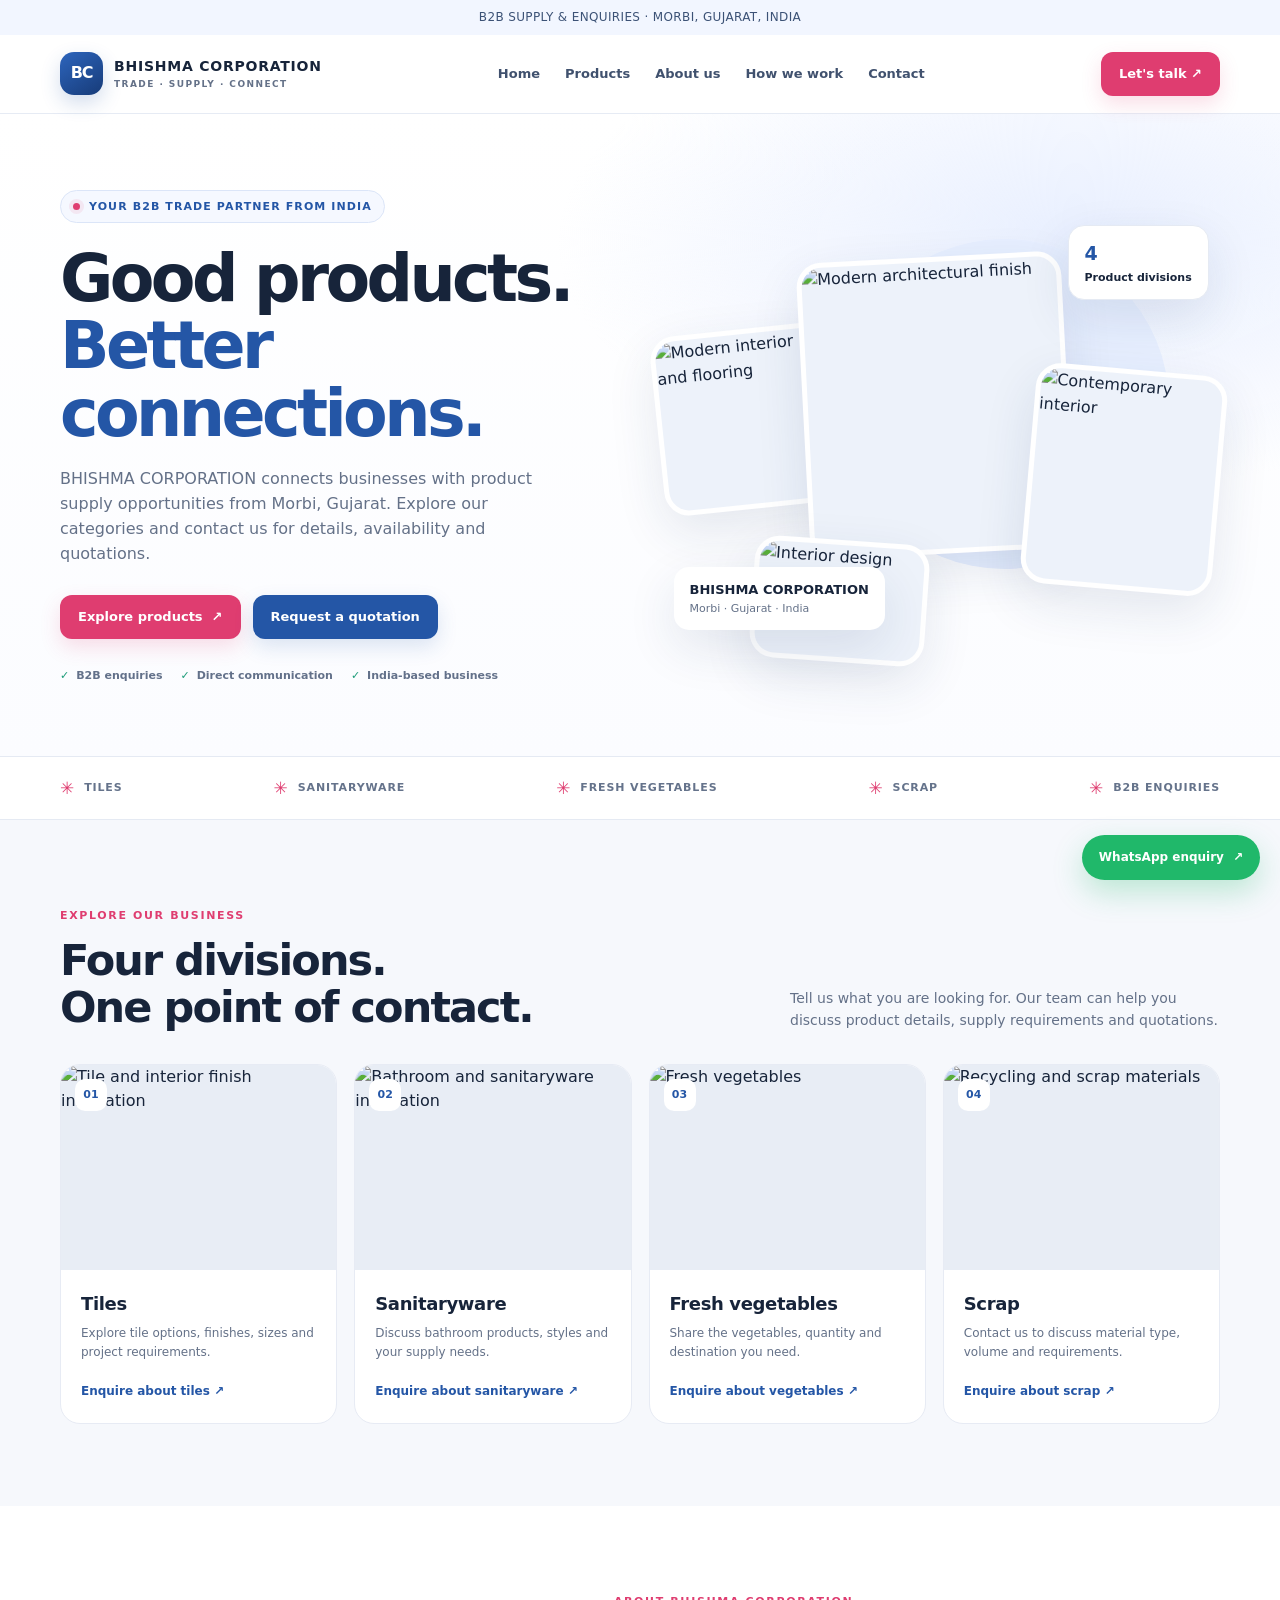
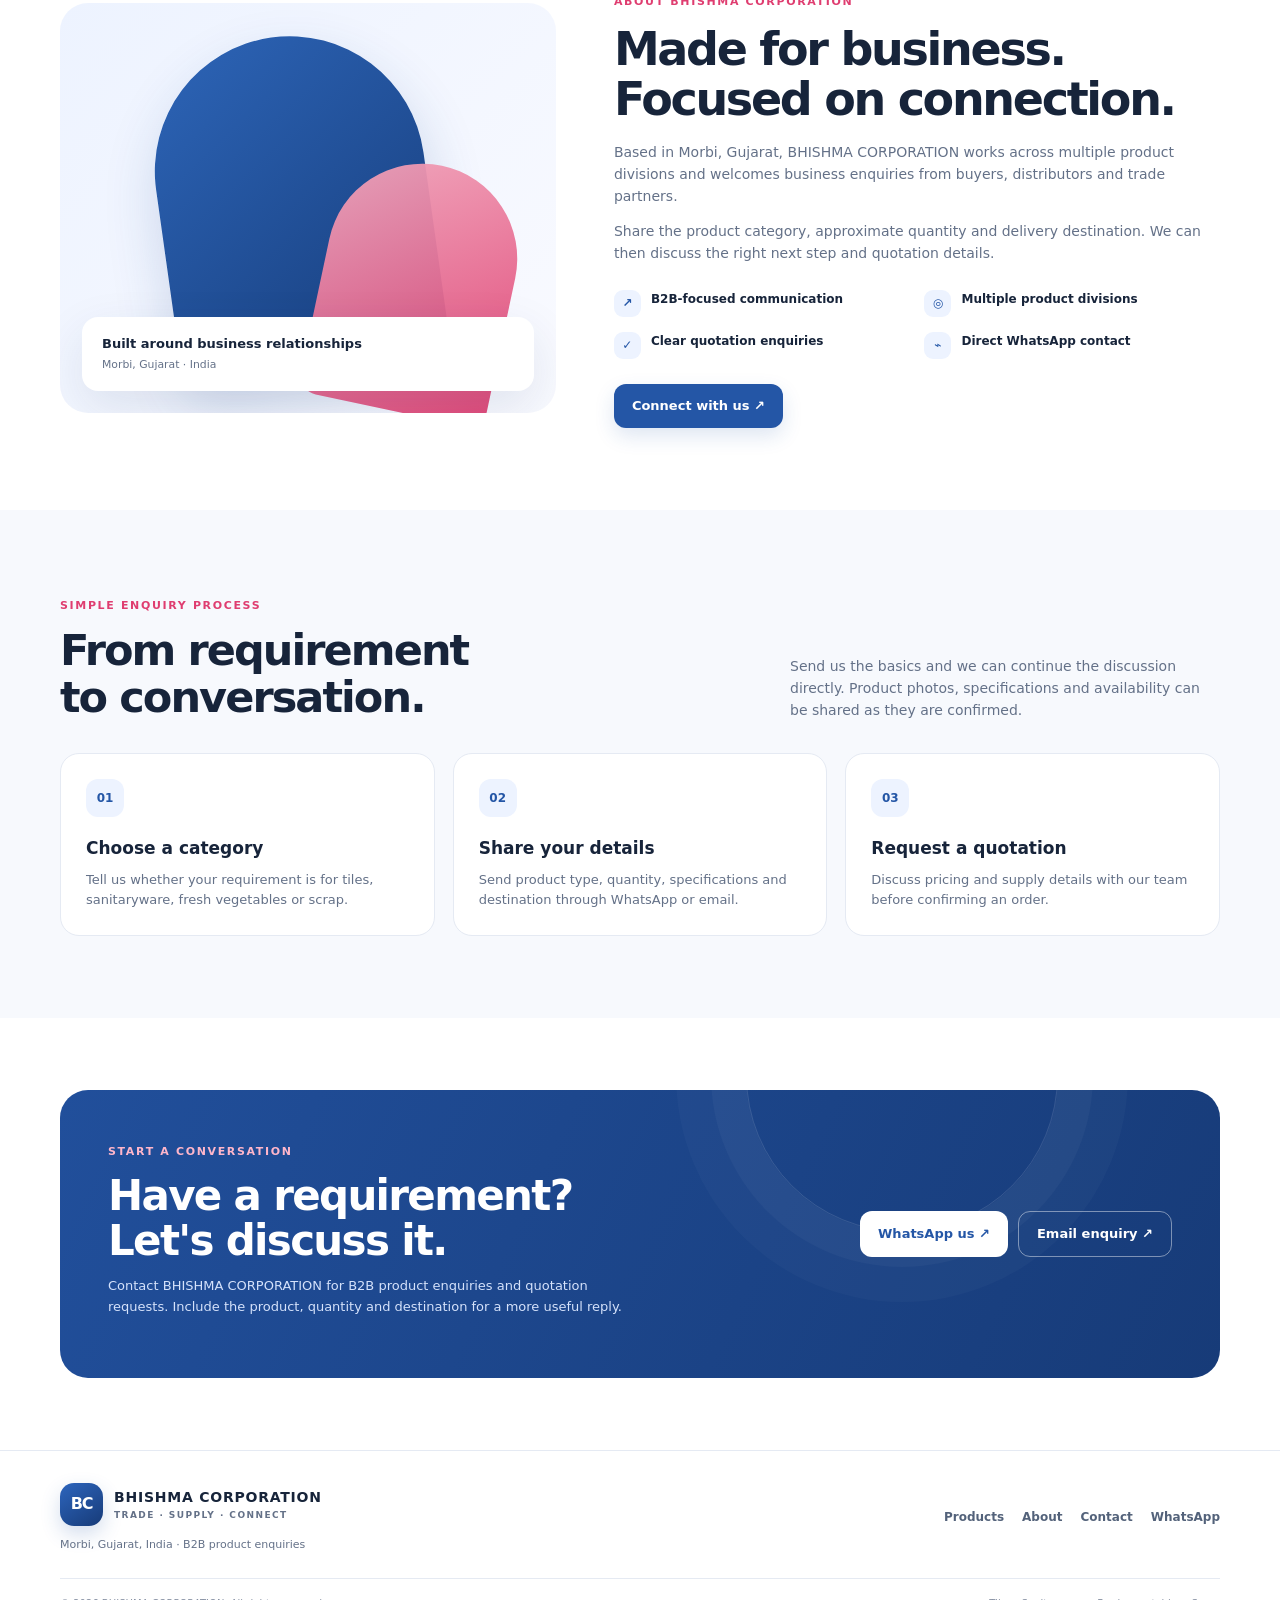
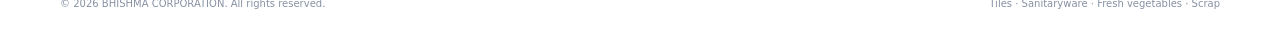
==== index-new-master.html @ 681ede7d "Add files via upload" ====
<!doctype html>
<html lang="en">
<head>
  <meta charset="utf-8">
  <meta name="viewport" content="width=device-width, initial-scale=1">
  <title>BHISHMA CORPORATION | Tiles, Sanitaryware & Trading from India</title>
  <meta name="description" content="BHISHMA CORPORATION, based in Morbi, Gujarat, India, connects B2B buyers with tiles, sanitaryware, fresh vegetables and scrap. Contact us for product details and quotations.">
  <meta name="robots" content="index,follow,max-image-preview:large">
  <link rel="canonical" href="https://bhishmacorporation.com/">
  <meta property="og:type" content="website">
  <meta property="og:title" content="BHISHMA CORPORATION | B2B Trading from India">
  <meta property="og:description" content="Tiles, sanitaryware, fresh vegetables and scrap. Enquire for B2B supply and quotations.">
  <meta property="og:url" content="https://bhishmacorporation.com/">
  <meta name="theme-color" content="#2556a8">
  <style>
    :root{--blue:#2456a6;--blue2:#183d7b;--pink:#df3d70;--ink:#17243a;--muted:#647188;--paper:#f6f8fc;--line:#e5eaf3;--white:#fff;--radius:22px;--shadow:0 18px 50px rgba(29,55,99,.11)}
    *{box-sizing:border-box}html{scroll-behavior:smooth}body{margin:0;background:#fff;color:var(--ink);font-family:Inter,ui-sans-serif,system-ui,-apple-system,"Segoe UI",Arial,sans-serif;line-height:1.55}a{color:inherit;text-decoration:none}img{display:block;max-width:100%}.container{width:min(1160px,calc(100% - 40px));margin:auto}
    .topline{background:#f2f6ff;color:#3c5276;text-align:center;font-size:12px;padding:8px 12px;letter-spacing:.03em}.nav{position:sticky;top:0;z-index:20;background:rgba(255,255,255,.93);backdrop-filter:blur(16px);border-bottom:1px solid rgba(226,232,242,.85)}.navinner{min-height:78px;display:flex;align-items:center;justify-content:space-between;gap:22px}.brand{display:flex;align-items:center;gap:11px;min-width:210px}.brandmark{width:43px;height:43px;border-radius:14px;display:grid;place-items:center;background:linear-gradient(145deg,#2d65bd,#173b78);color:white;font-weight:900;letter-spacing:-.07em;box-shadow:0 8px 20px #2456a633}.brandname{font-size:14px;line-height:1.15;font-weight:850;letter-spacing:.055em}.brandtag{display:block;color:var(--muted);font-size:9px;letter-spacing:.16em;margin-top:5px;font-weight:700}.navlinks{display:flex;align-items:center;gap:25px;font-size:13px;font-weight:650;color:#40516e}.navlinks a:hover{color:var(--pink)}.navcta,.btn{display:inline-flex;align-items:center;justify-content:center;gap:9px;padding:12px 18px;border-radius:12px;background:var(--pink);color:white;font-weight:750;font-size:13px;box-shadow:0 8px 20px #df3d702b;transition:transform .22s,box-shadow .22s}.navcta:hover,.btn:hover{transform:translateY(-2px);box-shadow:0 13px 25px #df3d7038}.btn.blue{background:var(--blue);box-shadow:0 8px 20px #2456a626}.menu{display:none;background:white;border:1px solid var(--line);border-radius:10px;padding:9px 12px;font-size:20px}
    .hero{overflow:hidden;padding:76px 0 72px;background:radial-gradient(ellipse at 84% 20%,#e8efff 0,transparent 34%),linear-gradient(180deg,#fff 0%,#fbfcff 100%)}.herogrid{display:grid;grid-template-columns:1fr 1.04fr;gap:55px;align-items:center}.eyebrow{display:inline-flex;align-items:center;gap:9px;border:1px solid #dbe5f8;background:#f5f8ff;color:var(--blue);border-radius:100px;padding:7px 12px;font-size:11px;font-weight:800;letter-spacing:.1em;text-transform:uppercase}.dot{width:7px;height:7px;border-radius:50%;background:var(--pink);box-shadow:0 0 0 4px #df3d7017}.hero h1{font-size:clamp(38px,5.2vw,65px);line-height:1.04;letter-spacing:-.055em;margin:22px 0 20px;font-weight:850;max-width:600px}.hero h1 em{font-style:normal;color:var(--blue)}.hero p{color:var(--muted);font-size:16px;max-width:500px}.heroactions{display:flex;flex-wrap:wrap;gap:12px;margin-top:28px}.trustline{display:flex;gap:18px;flex-wrap:wrap;margin-top:28px;color:#63718a;font-size:11px;font-weight:650}.trustline span{display:flex;align-items:center;gap:7px}.check{color:#1c9b78;font-weight:900}.collage{height:450px;position:relative;isolation:isolate}.collage:before{content:"";position:absolute;width:330px;height:330px;border-radius:50%;background:#e7efff;right:9%;top:6%;z-index:-1}.photo{position:absolute;overflow:hidden;border-radius:25px;background:#edf2fa;box-shadow:var(--shadow);border:5px solid #fff}.photo img{width:100%;height:100%;object-fit:cover;transition:transform .7s}.photo:hover img{transform:scale(1.05)}.photo.main{width:47%;height:66%;left:26%;top:10%;transform:rotate(-3deg)}.photo.left{width:32%;height:40%;left:0;top:26%;transform:rotate(-6deg)}.photo.right{width:34%;height:49%;right:0;top:35%;transform:rotate(5deg)}.photo.bottom{width:31%;height:27%;left:17%;bottom:0;transform:rotate(4deg)}.floatnote{position:absolute;right:2%;top:3%;background:#fff;border:1px solid var(--line);box-shadow:var(--shadow);padding:13px 16px;border-radius:16px;font-size:11px;font-weight:800}.floatnote b{display:block;color:var(--blue);font-size:19px}.hero-badge{position:absolute;left:3%;bottom:7%;padding:13px 16px;background:white;border-radius:15px;box-shadow:var(--shadow);font-size:11px;color:var(--muted)}.hero-badge strong{display:block;color:var(--ink);font-size:13px}
    .ticker{border-top:1px solid var(--line);border-bottom:1px solid var(--line);background:#fff}.tickerinner{display:flex;justify-content:space-between;gap:18px;align-items:center;flex-wrap:wrap;padding:18px 0;color:#65738b;font-size:11px;font-weight:800;letter-spacing:.08em;text-transform:uppercase}.tickerinner span{display:flex;gap:9px;align-items:center}.tinyicon{color:var(--pink);font-size:17px}
    section{padding:82px 0}.sectionhead{display:flex;align-items:end;justify-content:space-between;gap:25px;margin-bottom:32px}.kicker{color:var(--pink);font-size:11px;letter-spacing:.15em;font-weight:850;text-transform:uppercase}.sectionhead h2{font-size:clamp(30px,4vw,43px);letter-spacing:-.045em;line-height:1.1;margin:10px 0 0}.sectionhead p{max-width:430px;color:var(--muted);font-size:14px;margin:0}.categories{background:var(--paper)}.categorygrid{display:grid;grid-template-columns:repeat(4,1fr);gap:17px}.catcard{background:white;border:1px solid #e7ebf4;border-radius:20px;overflow:hidden;transition:transform .25s,box-shadow .25s}.catcard:hover{transform:translateY(-6px);box-shadow:var(--shadow)}.catimage{height:205px;position:relative;overflow:hidden;background:#e8edf5}.catimage img{width:100%;height:100%;object-fit:cover;transition:transform .6s}.catcard:hover .catimage img{transform:scale(1.06)}.catnum{position:absolute;left:14px;top:14px;width:32px;height:32px;border-radius:10px;background:#fff;color:var(--blue);display:grid;place-items:center;font-size:11px;font-weight:900}.catbody{padding:20px}.catbody h3{font-size:18px;margin:0 0 7px;letter-spacing:-.02em}.catbody p{font-size:12px;color:var(--muted);min-height:38px;margin:0 0 16px}.textlink{font-size:12px;color:var(--blue);font-weight:850;display:inline-flex;align-items:center;gap:8px}.textlink:hover{color:var(--pink)}
    .aboutgrid{display:grid;grid-template-columns:.9fr 1.1fr;gap:58px;align-items:center}.aboutvisual{min-height:410px;position:relative;background:linear-gradient(135deg,#edf3ff,#f9faff);border-radius:28px;overflow:hidden;padding:25px}.aboutvisual .bigshape{position:absolute;width:270px;height:330px;left:20%;top:8%;border-radius:150px 150px 35px 35px;background:linear-gradient(145deg,#2d65b8,#173d7b);transform:rotate(-8deg);box-shadow:0 25px 55px #1f4d9230}.aboutvisual .shape2{position:absolute;width:190px;height:250px;right:9%;bottom:0;border-radius:120px 120px 24px 24px;background:linear-gradient(145deg,#f2a7bc,#df3d70);transform:rotate(12deg);opacity:.94}.aboutvisual .labelbox{position:absolute;bottom:22px;left:22px;right:22px;background:white;padding:17px 20px;border-radius:16px;box-shadow:var(--shadow);font-weight:800;font-size:13px}.aboutvisual .labelbox small{display:block;color:var(--muted);font-weight:500;margin-top:3px}.aboutcopy h2{font-size:clamp(32px,4vw,46px);letter-spacing:-.05em;line-height:1.08;margin:12px 0 18px}.aboutcopy p{color:var(--muted);font-size:14px}.featurelist{display:grid;grid-template-columns:1fr 1fr;gap:15px;margin:25px 0}.feature{display:flex;gap:10px;font-size:12px;font-weight:750;align-items:start}.feature i{font-style:normal;display:grid;place-items:center;flex:0 0 27px;height:27px;background:#edf3ff;color:var(--blue);border-radius:9px}
    .process{background:#f7f9fd}.processgrid{display:grid;grid-template-columns:repeat(3,1fr);gap:18px}.processcard{padding:25px;border:1px solid var(--line);border-radius:19px;background:#fff}.step{width:38px;height:38px;display:grid;place-items:center;background:#edf3ff;color:var(--blue);border-radius:12px;font-size:12px;font-weight:900}.processcard h3{font-size:17px;margin:18px 0 8px}.processcard p{font-size:13px;color:var(--muted);margin:0}
    .contact{padding:72px 0}.contactbox{background:linear-gradient(115deg,#214f9b,#173b78);border-radius:28px;padding:48px;color:#fff;display:flex;justify-content:space-between;align-items:center;gap:30px;position:relative;overflow:hidden}.contactbox:after{content:"";position:absolute;width:310px;height:310px;border:1px solid #ffffff20;border-radius:50%;right:14%;top:-170px;box-shadow:0 0 0 35px #ffffff08,0 0 0 70px #ffffff06}.contactbox>*{position:relative;z-index:1}.contactbox h2{font-size:clamp(28px,4vw,42px);line-height:1.08;letter-spacing:-.04em;margin:10px 0}.contactbox p{color:#d5e2fb;font-size:13px;max-width:540px}.contactactions{display:flex;gap:10px;flex-wrap:wrap}.contactactions .btn{white-space:nowrap}.btn.white{background:white;color:var(--blue);box-shadow:none}.btn.outline{background:transparent;border:1px solid #ffffff70;box-shadow:none}
    footer{border-top:1px solid var(--line);padding:32px 0 24px}.footergrid{display:flex;align-items:center;justify-content:space-between;gap:25px}.footnote{font-size:11px;color:var(--muted);margin-top:10px}.footlinks{display:flex;gap:18px;flex-wrap:wrap;font-size:12px;color:#53627a;font-weight:650}.footbottom{border-top:1px solid var(--line);margin-top:25px;padding-top:17px;color:#8791a3;font-size:10px;display:flex;justify-content:space-between;gap:15px;flex-wrap:wrap}.reveal{opacity:0;transform:translateY(18px);transition:opacity .7s ease,transform .7s ease}.reveal.visible{opacity:1;transform:none}.whatsapp{position:fixed;z-index:30;right:20px;bottom:20px;display:flex;align-items:center;gap:9px;background:#20b86a;color:white;padding:13px 17px;border-radius:999px;font-size:12px;font-weight:850;box-shadow:0 12px 30px #20b86a45;transition:transform .2s}.whatsapp:hover{transform:translateY(-3px)}
    @media(max-width:900px){.navlinks{gap:14px}.navlinks a:nth-child(4){display:none}.herogrid{gap:25px}.collage{height:380px}.categorygrid{grid-template-columns:repeat(2,1fr)}.aboutgrid{gap:32px}.catimage{height:190px}.contactbox{padding:35px}}
    @media(max-width:650px){.container{width:min(100% - 30px,540px)}.topline{font-size:10px}.navinner{min-height:68px}.brand{min-width:0}.brandname{font-size:12px}.brandmark{width:38px;height:38px}.navlinks{display:none;position:absolute;top:68px;left:0;right:0;background:white;padding:18px 22px;border-bottom:1px solid var(--line);flex-direction:column;align-items:stretch;gap:17px}.navlinks.open{display:flex}.navlinks a:nth-child(4){display:block}.navcta{display:none}.menu{display:block}.hero{padding:48px 0 43px}.herogrid{grid-template-columns:1fr;gap:15px}.hero h1{font-size:43px}.hero p{font-size:14px}.collage{height:340px;margin-top:5px}.collage:before{width:260px;height:260px}.photo.main{height:65%}.photo.left{height:37%}.photo.right{height:43%}.floatnote{right:0}.hero-badge{left:0;bottom:5%}.tickerinner{justify-content:flex-start;gap:15px;padding:15px 0}.tickerinner span{font-size:9px}section{padding:58px 0}.sectionhead{display:block}.sectionhead p{margin-top:15px}.categorygrid{gap:12px}.catimage{height:145px}.catbody{padding:14px}.catbody h3{font-size:15px}.catbody p{font-size:11px;min-height:54px}.catbody .textlink{font-size:11px}.aboutgrid{grid-template-columns:1fr;gap:28px}.aboutvisual{min-height:330px}.aboutvisual .bigshape{width:210px;height:260px}.aboutvisual .shape2{width:150px;height:210px}.featurelist{gap:13px}.processgrid{grid-template-columns:1fr}.contactbox{display:block;padding:30px 24px}.contactactions{margin-top:22px}.footergrid{align-items:flex-start;flex-direction:column}.footlinks{gap:14px}.whatsapp{right:12px;bottom:12px;padding:12px 15px}.whatsapp span{display:none}}
    @media(prefers-reduced-motion:reduce){html{scroll-behavior:auto}*,*:before,*:after{animation:none!important;transition:none!important}.reveal{opacity:1;transform:none}}
  </style>
  <script type="application/ld+json">{"@context":"https://schema.org","@type":"Organization","name":"BHISHMA CORPORATION","url":"https://bhishmacorporation.com/","email":"Bhishmacorporation.export@gmail.com","telephone":"+91 80000 69164","address":{"@type":"PostalAddress","addressLocality":"Morbi","addressRegion":"Gujarat","addressCountry":"IN"},"description":"B2B trading and export business dealing in tiles, sanitaryware, fresh vegetables and scrap."}</script>
</head>
<body>
  <div class="topline">B2B SUPPLY & ENQUIRIES · MORBI, GUJARAT, INDIA</div>
  <header class="nav"><div class="container navinner">
    <a class="brand" href="#home" aria-label="BHISHMA CORPORATION home"><span class="brandmark">BC</span><span class="brandname">BHISHMA CORPORATION<span class="brandtag">TRADE · SUPPLY · CONNECT</span></span></a>
    <nav class="navlinks" id="navlinks"><a href="#home">Home</a><a href="#products">Products</a><a href="#about">About us</a><a href="#process">How we work</a><a href="#contact">Contact</a></nav>
    <a class="navcta" href="https://wa.me/918000069164?text=Hello%20BHISHMA%20CORPORATION%2C%20I%20would%20like%20to%20make%20a%20B2B%20enquiry." target="_blank" rel="noopener">Let's talk ↗</a>
    <button class="menu" id="menu" aria-label="Open navigation" aria-expanded="false">☰</button>
  </div></header>
  <main>
    <section class="hero" id="home"><div class="container herogrid">
      <div class="reveal"><span class="eyebrow"><span class="dot"></span> Your B2B trade partner from India</span><h1>Good products.<br><em>Better connections.</em></h1><p>BHISHMA CORPORATION connects businesses with product supply opportunities from Morbi, Gujarat. Explore our categories and contact us for details, availability and quotations.</p><div class="heroactions"><a class="btn" href="#products">Explore products <span>↗</span></a><a class="btn blue" href="#contact">Request a quotation</a></div><div class="trustline"><span><b class="check">✓</b> B2B enquiries</span><span><b class="check">✓</b> Direct communication</span><span><b class="check">✓</b> India-based business</span></div></div>
      <div class="collage reveal" aria-label="Product and business image collage">
        <div class="photo left"><img src="https://images.unsplash.com/photo-1600607687939-ce8a6c25118c?auto=format&fit=crop&w=600&q=85" alt="Modern interior and flooring" loading="lazy"></div>
        <div class="photo main"><img src="https://images.unsplash.com/photo-1600585154340-be6161a56a0c?auto=format&fit=crop&w=900&q=85" alt="Modern architectural finish" fetchpriority="high"></div>
        <div class="photo right"><img src="https://images.unsplash.com/photo-1600566753086-00f18fb6b3ea?auto=format&fit=crop&w=700&q=85" alt="Contemporary interior" loading="lazy"></div>
        <div class="photo bottom"><img src="https://images.unsplash.com/photo-1600210492486-724fe5c67fb0?auto=format&fit=crop&w=600&q=85" alt="Interior design detail" loading="lazy"></div>
        <div class="floatnote"><b>4</b> Product divisions</div><div class="hero-badge"><strong>BHISHMA CORPORATION</strong>Morbi · Gujarat · India</div>
      </div>
    </div></section>
    <div class="ticker"><div class="container tickerinner"><span><b class="tinyicon">✳</b> Tiles</span><span><b class="tinyicon">✳</b> Sanitaryware</span><span><b class="tinyicon">✳</b> Fresh vegetables</span><span><b class="tinyicon">✳</b> Scrap</span><span><b class="tinyicon">✳</b> B2B enquiries</span></div></div>
    <section class="categories" id="products"><div class="container"><div class="sectionhead reveal"><div><span class="kicker">Explore our business</span><h2>Four divisions.<br>One point of contact.</h2></div><p>Tell us what you are looking for. Our team can help you discuss product details, supply requirements and quotations.</p></div>
      <div class="categorygrid">
        <article class="catcard reveal"><div class="catimage"><img src="https://images.unsplash.com/photo-1618221195710-dd6b41faaea6?auto=format&fit=crop&w=700&q=85" alt="Tile and interior finish inspiration" loading="lazy"><span class="catnum">01</span></div><div class="catbody"><h3>Tiles</h3><p>Explore tile options, finishes, sizes and project requirements.</p><a class="textlink" href="https://wa.me/918000069164?text=Hello%20BHISHMA%20CORPORATION%2C%20I%20am%20interested%20in%20tiles." target="_blank" rel="noopener">Enquire about tiles ↗</a></div></article>
        <article class="catcard reveal"><div class="catimage"><img src="https://images.unsplash.com/photo-1620626011761-996317b8d101?auto=format&fit=crop&w=700&q=85" alt="Bathroom and sanitaryware inspiration" loading="lazy"><span class="catnum">02</span></div><div class="catbody"><h3>Sanitaryware</h3><p>Discuss bathroom products, styles and your supply needs.</p><a class="textlink" href="https://wa.me/918000069164?text=Hello%20BHISHMA%20CORPORATION%2C%20I%20am%20interested%20in%20sanitaryware." target="_blank" rel="noopener">Enquire about sanitaryware ↗</a></div></article>
        <article class="catcard reveal"><div class="catimage"><img src="https://images.unsplash.com/photo-1540420773420-3366772f4999?auto=format&fit=crop&w=700&q=85" alt="Fresh vegetables" loading="lazy"><span class="catnum">03</span></div><div class="catbody"><h3>Fresh vegetables</h3><p>Share the vegetables, quantity and destination you need.</p><a class="textlink" href="https://wa.me/918000069164?text=Hello%20BHISHMA%20CORPORATION%2C%20I%20have%20a%20fresh%20vegetables%20enquiry." target="_blank" rel="noopener">Enquire about vegetables ↗</a></div></article>
        <article class="catcard reveal"><div class="catimage"><img src="https://images.unsplash.com/photo-1532996122724-e3c354a0b15b?auto=format&fit=crop&w=700&q=85" alt="Recycling and scrap materials" loading="lazy"><span class="catnum">04</span></div><div class="catbody"><h3>Scrap</h3><p>Contact us to discuss material type, volume and requirements.</p><a class="textlink" href="https://wa.me/918000069164?text=Hello%20BHISHMA%20CORPORATION%2C%20I%20have%20a%20scrap%20enquiry." target="_blank" rel="noopener">Enquire about scrap ↗</a></div></article>
      </div>
    </div></section>
    <section id="about"><div class="container aboutgrid"><div class="aboutvisual reveal" aria-hidden="true"><div class="bigshape"></div><div class="shape2"></div><div class="labelbox">Built around business relationships<small>Morbi, Gujarat · India</small></div></div><div class="aboutcopy reveal"><span class="kicker">About Bhishma Corporation</span><h2>Made for business. Focused on connection.</h2><p>Based in Morbi, Gujarat, BHISHMA CORPORATION works across multiple product divisions and welcomes business enquiries from buyers, distributors and trade partners.</p><p>Share the product category, approximate quantity and delivery destination. We can then discuss the right next step and quotation details.</p><div class="featurelist"><div class="feature"><i>↗</i><span>B2B-focused communication</span></div><div class="feature"><i>◎</i><span>Multiple product divisions</span></div><div class="feature"><i>✓</i><span>Clear quotation enquiries</span></div><div class="feature"><i>⌁</i><span>Direct WhatsApp contact</span></div></div><a class="btn blue" href="#contact">Connect with us ↗</a></div></div></section>
    <section class="process" id="process"><div class="container"><div class="sectionhead reveal"><div><span class="kicker">Simple enquiry process</span><h2>From requirement<br>to conversation.</h2></div><p>Send us the basics and we can continue the discussion directly. Product photos, specifications and availability can be shared as they are confirmed.</p></div><div class="processgrid"><article class="processcard reveal"><span class="step">01</span><h3>Choose a category</h3><p>Tell us whether your requirement is for tiles, sanitaryware, fresh vegetables or scrap.</p></article><article class="processcard reveal"><span class="step">02</span><h3>Share your details</h3><p>Send product type, quantity, specifications and destination through WhatsApp or email.</p></article><article class="processcard reveal"><span class="step">03</span><h3>Request a quotation</h3><p>Discuss pricing and supply details with our team before confirming an order.</p></article></div></div></section>
    <section class="contact" id="contact"><div class="container"><div class="contactbox reveal"><div><span class="kicker" style="color:#ffb6ca">Start a conversation</span><h2>Have a requirement?<br>Let's discuss it.</h2><p>Contact BHISHMA CORPORATION for B2B product enquiries and quotation requests. Include the product, quantity and destination for a more useful reply.</p></div><div class="contactactions"><a class="btn white" href="https://wa.me/918000069164?text=Hello%20BHISHMA%20CORPORATION%2C%20I%20would%20like%20to%20request%20a%20quotation." target="_blank" rel="noopener">WhatsApp us ↗</a><a class="btn outline" href="mailto:Bhishmacorporation.export@gmail.com?subject=B2B%20Quotation%20Enquiry">Email enquiry ↗</a></div></div></div></section>
  </main>
  <footer><div class="container"><div class="footergrid"><div><a class="brand" href="#home"><span class="brandmark">BC</span><span class="brandname">BHISHMA CORPORATION<span class="brandtag">TRADE · SUPPLY · CONNECT</span></span></a><div class="footnote">Morbi, Gujarat, India · B2B product enquiries</div></div><div class="footlinks"><a href="#products">Products</a><a href="#about">About</a><a href="#contact">Contact</a><a href="https://wa.me/918000069164" target="_blank" rel="noopener">WhatsApp</a></div></div><div class="footbottom"><span>© <span id="year"></span> BHISHMA CORPORATION. All rights reserved.</span><span>Tiles · Sanitaryware · Fresh vegetables · Scrap</span></div></div></footer>
  <a class="whatsapp" href="https://wa.me/918000069164?text=Hello%20BHISHMA%20CORPORATION%2C%20I%20have%20a%20B2B%20enquiry." target="_blank" rel="noopener" aria-label="Chat with BHISHMA CORPORATION on WhatsApp"><span>WhatsApp enquiry</span> ↗</a>
  <script>
    const menu=document.getElementById('menu'), nav=document.getElementById('navlinks');
    menu.addEventListener('click',()=>{const open=nav.classList.toggle('open');menu.setAttribute('aria-expanded',String(open));menu.textContent=open?'×':'☰'});
    nav.querySelectorAll('a').forEach(a=>a.addEventListener('click',()=>{nav.classList.remove('open');menu.setAttribute('aria-expanded','false');menu.textContent='☰'}));
    document.getElementById('year').textContent=new Date().getFullYear();
    if('IntersectionObserver' in window){const observer=new IntersectionObserver(entries=>entries.forEach(entry=>{if(entry.isIntersecting){entry.target.classList.add('visible');observer.unobserve(entry.target)}}),{threshold:.12});document.querySelectorAll('.reveal').forEach(el=>observer.observe(el))}else{document.querySelectorAll('.reveal').forEach(el=>el.classList.add('visible'))}
  </script>
</body>
</html>
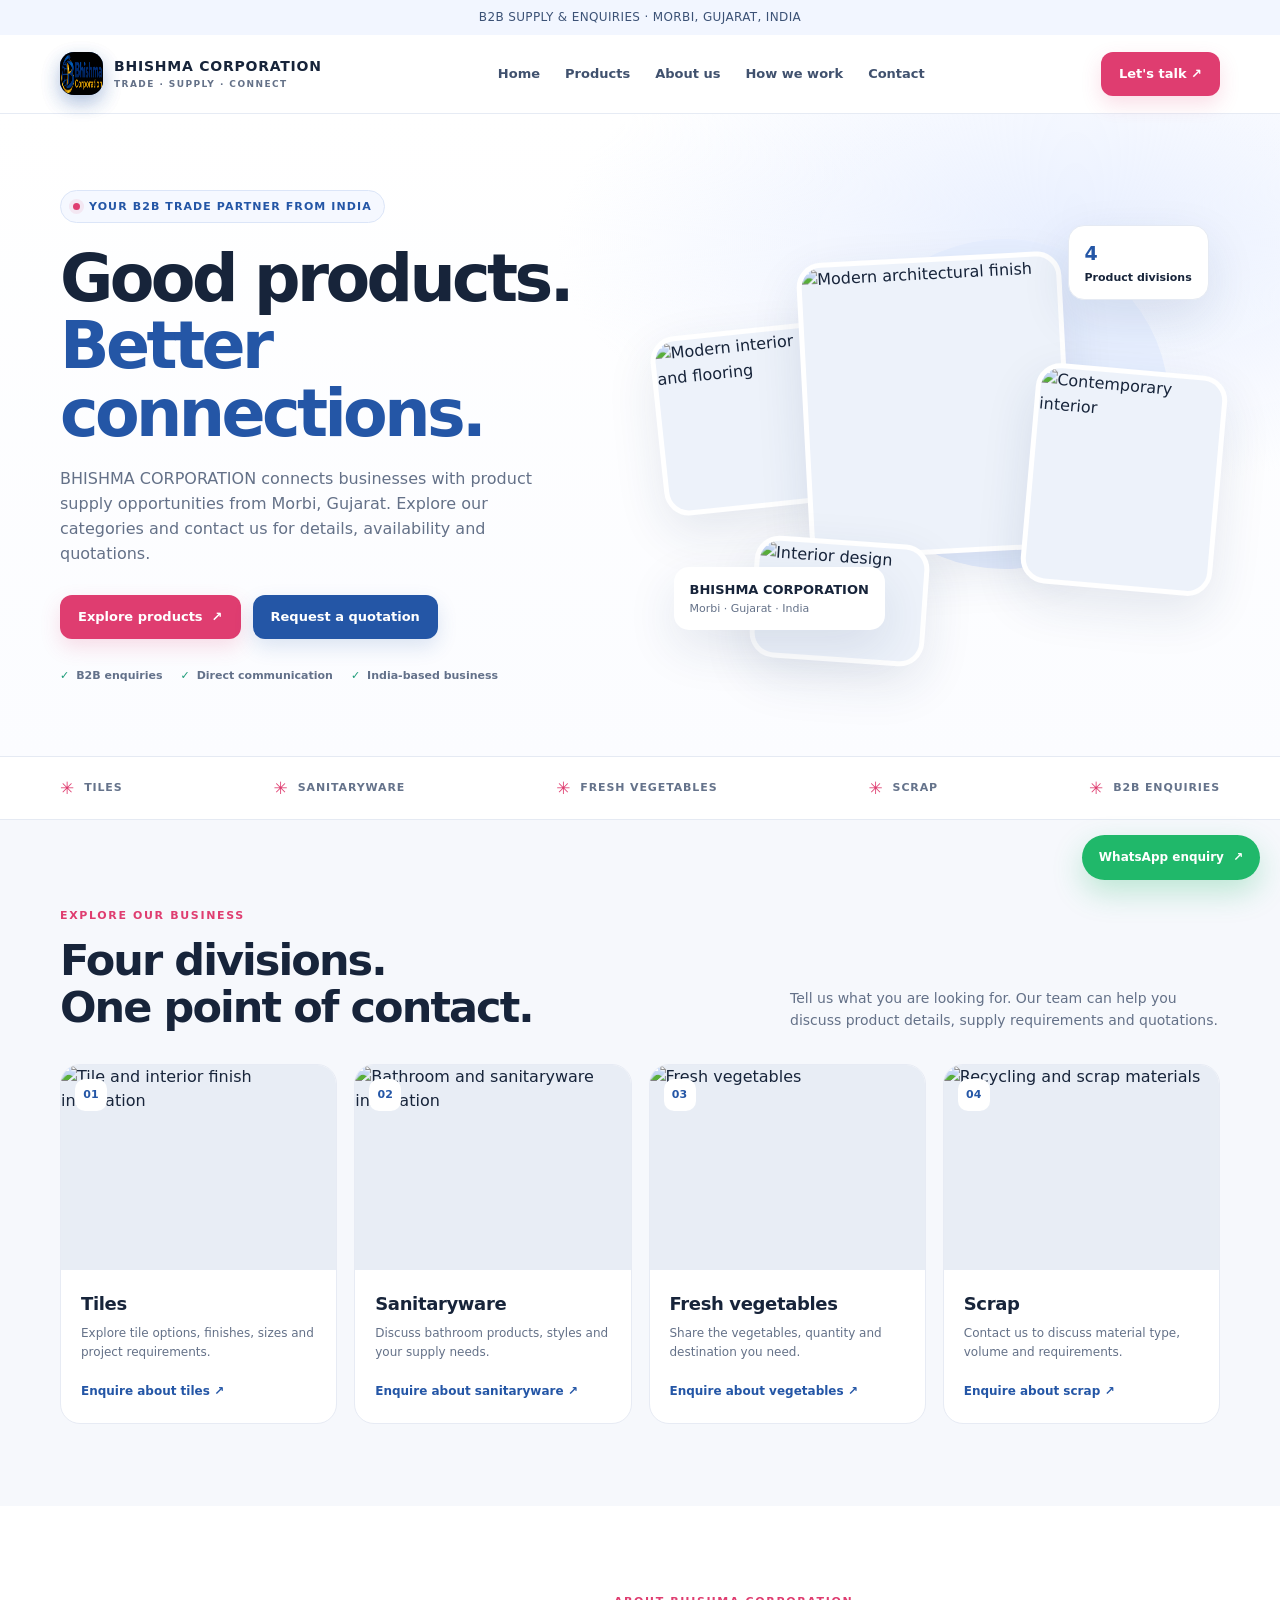
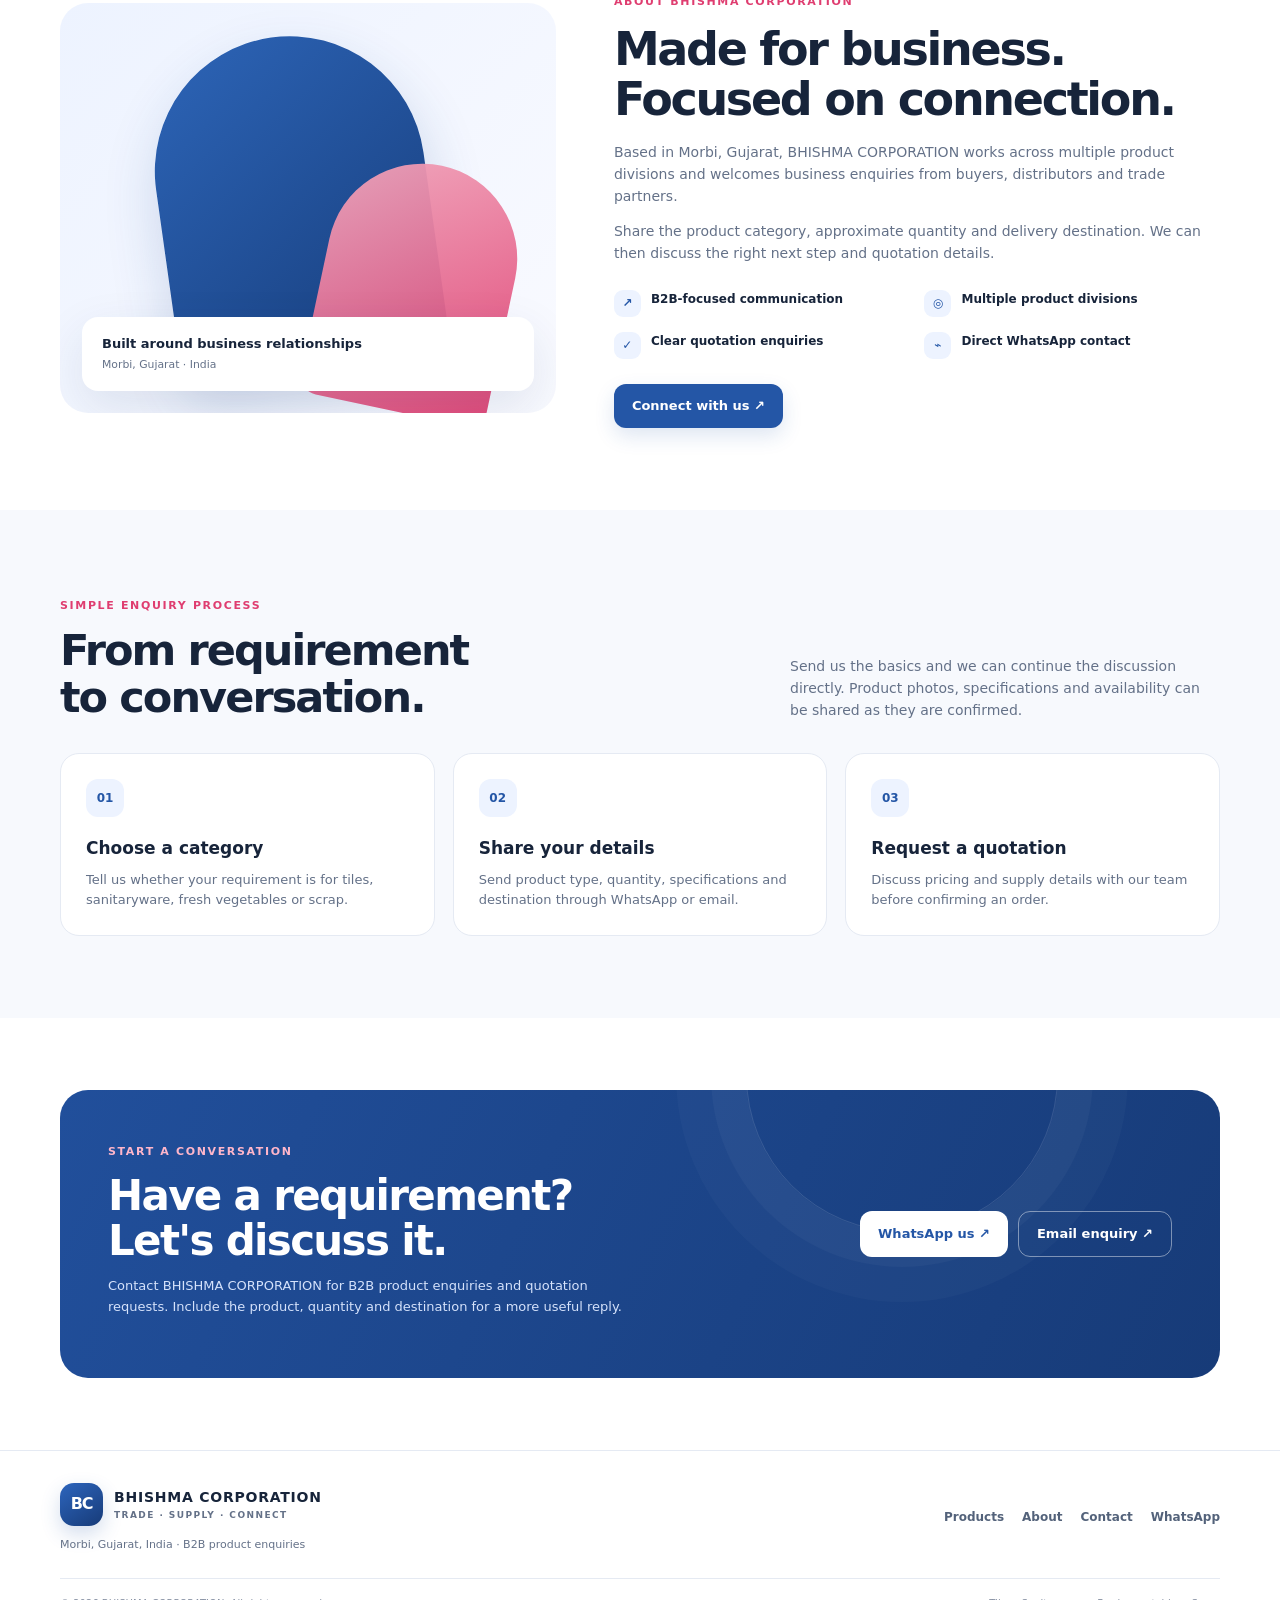
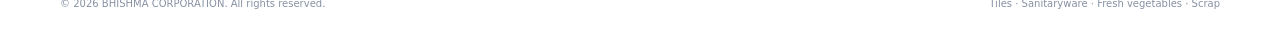
==== commit 19c84669: "Replace brandmark text with logo image" ====
--- a/index-new-master.html
+++ b/index-new-master.html
@@ -32,7 +32,7 @@
 <body>
   <div class="topline">B2B SUPPLY & ENQUIRIES · MORBI, GUJARAT, INDIA</div>
   <header class="nav"><div class="container navinner">
-    <a class="brand" href="#home" aria-label="BHISHMA CORPORATION home"><span class="brandmark">BC</span><span class="brandname">BHISHMA CORPORATION<span class="brandtag">TRADE · SUPPLY · CONNECT</span></span></a>
+    <a class="brand" href="#home" aria-label="BHISHMA CORPORATION home"><span class="brandmark"><img src="assets/logo.jpeg" alt="BHISHMA CORPORATION" class="brandmark"></span><span class="brandname">BHISHMA CORPORATION<span class="brandtag">TRADE · SUPPLY · CONNECT</span></span></a>
     <nav class="navlinks" id="navlinks"><a href="#home">Home</a><a href="#products">Products</a><a href="#about">About us</a><a href="#process">How we work</a><a href="#contact">Contact</a></nav>
     <a class="navcta" href="https://wa.me/918000069164?text=Hello%20BHISHMA%20CORPORATION%2C%20I%20would%20like%20to%20make%20a%20B2B%20enquiry." target="_blank" rel="noopener">Let's talk ↗</a>
     <button class="menu" id="menu" aria-label="Open navigation" aria-expanded="false">☰</button>
